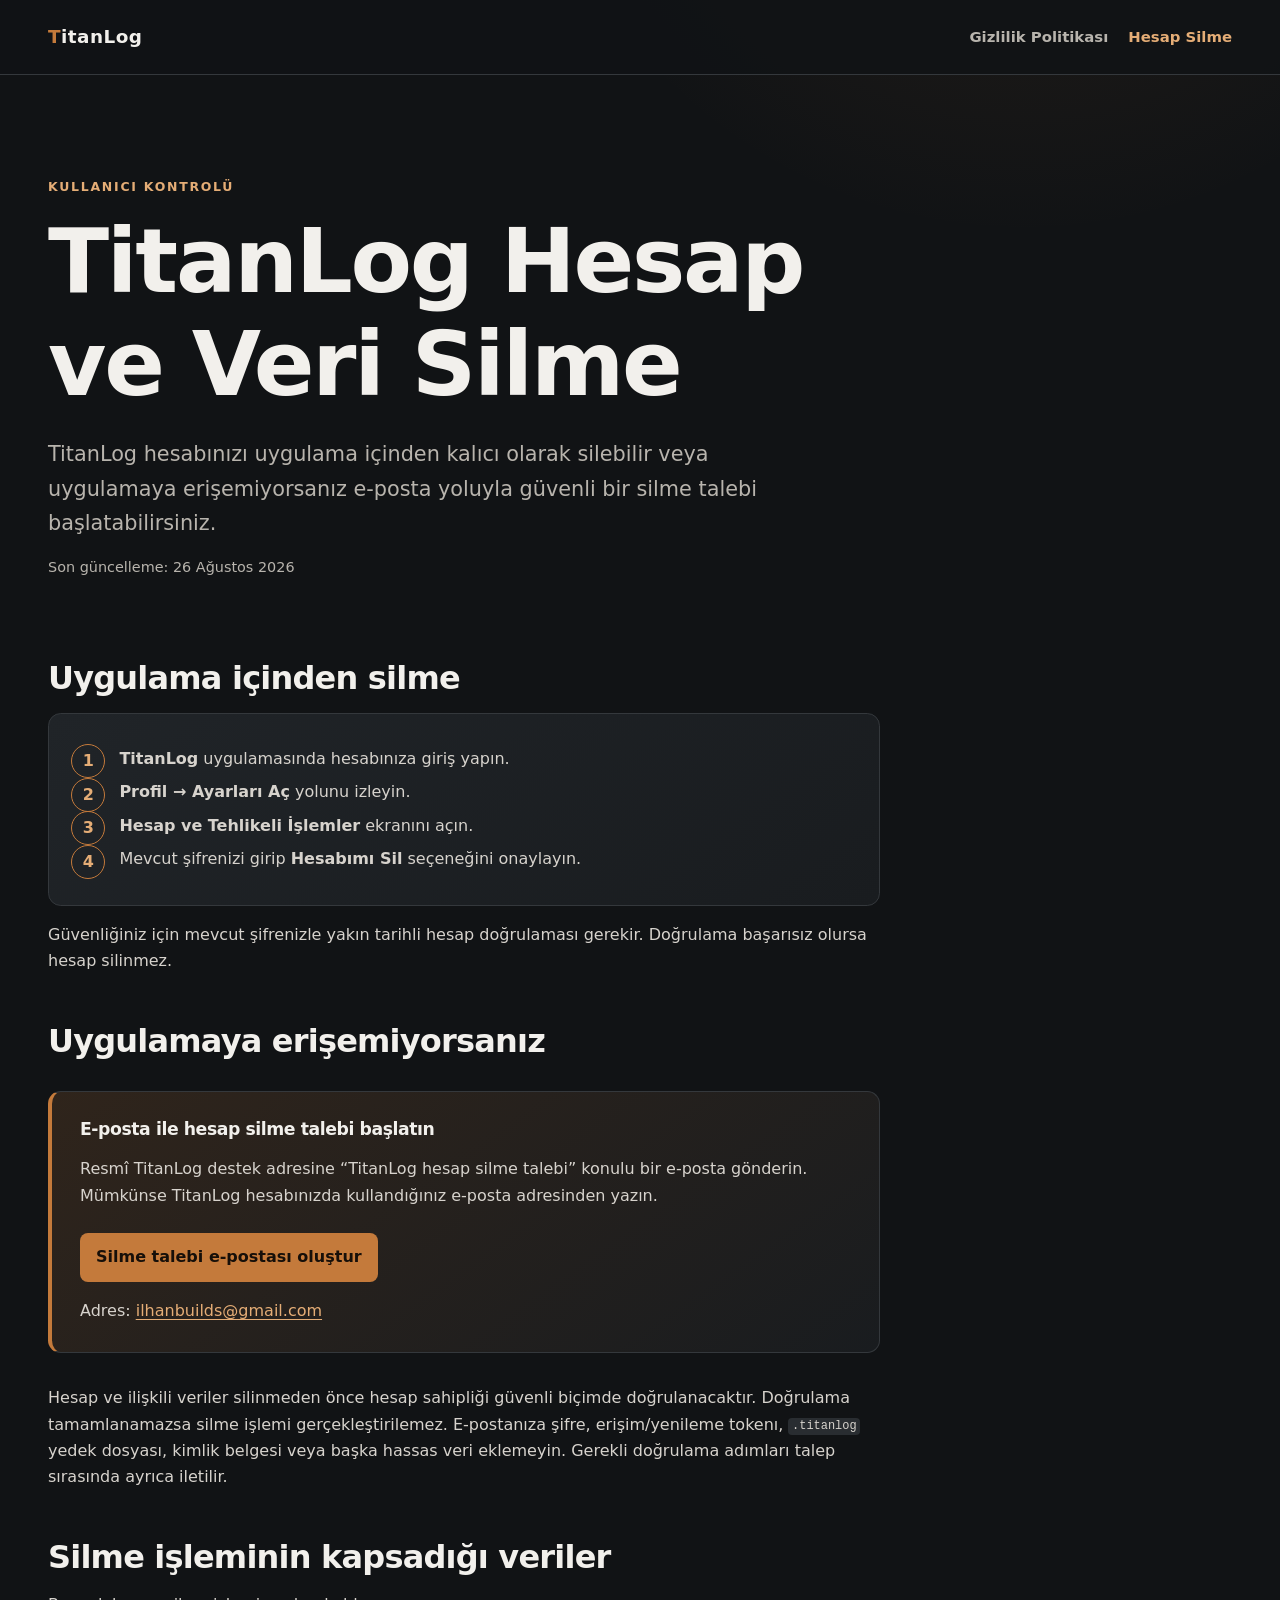
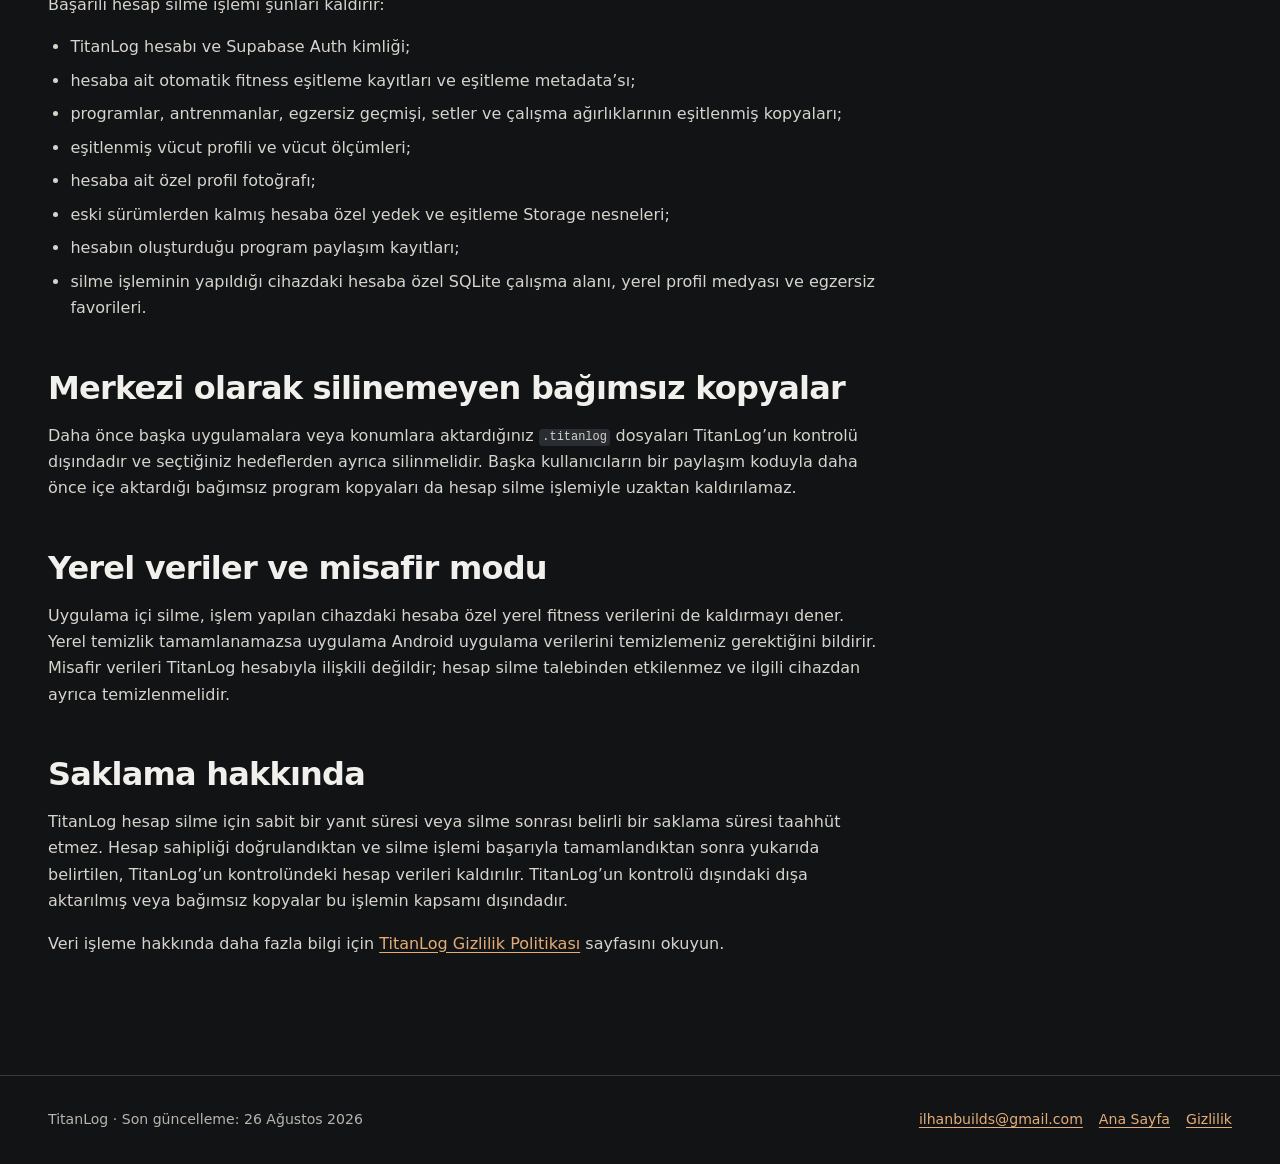
==== account-deletion/index.html @ ce4b29e2 "docs: publish TitanLog legal pages" ====
<!doctype html>
<html lang="tr">
  <head>
    <meta charset="utf-8" />
    <meta name="viewport" content="width=device-width, initial-scale=1" />
    <meta name="color-scheme" content="dark" />
    <meta name="theme-color" content="#111315" />
    <meta
      name="description"
      content="TitanLog hesabını ve ilişkili verileri uygulama içinden veya e-posta talebiyle silme adımları."
    />
    <title>TitanLog Hesap ve Veri Silme</title>
    <link rel="stylesheet" href="../assets/styles.css" />
  </head>
  <body>
    <a class="skip-link" href="#main">İçeriğe geç</a>
    <header class="site-header">
      <div class="header-inner">
        <a class="brand" href="../"><span class="brand-mark">T</span>itanLog</a>
        <nav aria-label="Yasal sayfalar">
          <ul>
            <li><a href="../privacy/">Gizlilik Politikası</a></li>
            <li><a aria-current="page" href="./">Hesap Silme</a></li>
          </ul>
        </nav>
      </div>
    </header>
    <main class="page" id="main">
      <header class="hero">
        <p class="eyebrow">Kullanıcı kontrolü</p>
        <h1>TitanLog Hesap ve Veri Silme</h1>
        <p class="lead">
          TitanLog hesabınızı uygulama içinden kalıcı olarak silebilir veya
          uygulamaya erişemiyorsanız e-posta yoluyla güvenli bir silme talebi
          başlatabilirsiniz.
        </p>
        <p class="meta">Son güncelleme: 26 Ağustos 2026</p>
      </header>

      <article class="prose">
        <h2>Uygulama içinden silme</h2>
        <ol class="steps">
          <li><strong>TitanLog</strong> uygulamasında hesabınıza giriş yapın.</li>
          <li><strong>Profil → Ayarları Aç</strong> yolunu izleyin.</li>
          <li><strong>Hesap ve Tehlikeli İşlemler</strong> ekranını açın.</li>
          <li>Mevcut şifrenizi girip <strong>Hesabımı Sil</strong> seçeneğini onaylayın.</li>
        </ol>
        <p>
          Güvenliğiniz için mevcut şifrenizle yakın tarihli hesap doğrulaması
          gerekir. Doğrulama başarısız olursa hesap silinmez.
        </p>

        <h2>Uygulamaya erişemiyorsanız</h2>
        <div class="callout important">
          <h3>E-posta ile hesap silme talebi başlatın</h3>
          <p>
            Resmî TitanLog destek adresine “TitanLog hesap silme talebi” konulu
            bir e-posta gönderin. Mümkünse TitanLog hesabınızda kullandığınız
            e-posta adresinden yazın.
          </p>
          <p>
            <a
              class="mail-action"
              href="mailto:ilhanbuilds@gmail.com?subject=TitanLog%20hesap%20silme%20talebi"
            >Silme talebi e-postası oluştur</a>
          </p>
          <p>
            Adres: <a href="mailto:ilhanbuilds@gmail.com">ilhanbuilds@gmail.com</a>
          </p>
        </div>
        <p>
          Hesap ve ilişkili veriler silinmeden önce hesap sahipliği güvenli
          biçimde doğrulanacaktır. Doğrulama tamamlanamazsa silme işlemi
          gerçekleştirilemez. E-postanıza şifre, erişim/yenileme tokenı,
          <code>.titanlog</code> yedek dosyası, kimlik belgesi veya başka hassas
          veri eklemeyin. Gerekli doğrulama adımları talep sırasında ayrıca
          iletilir.
        </p>

        <h2>Silme işleminin kapsadığı veriler</h2>
        <p>Başarılı hesap silme işlemi şunları kaldırır:</p>
        <ul>
          <li>TitanLog hesabı ve Supabase Auth kimliği;</li>
          <li>hesaba ait otomatik fitness eşitleme kayıtları ve eşitleme metadata’sı;</li>
          <li>programlar, antrenmanlar, egzersiz geçmişi, setler ve çalışma ağırlıklarının eşitlenmiş kopyaları;</li>
          <li>eşitlenmiş vücut profili ve vücut ölçümleri;</li>
          <li>hesaba ait özel profil fotoğrafı;</li>
          <li>eski sürümlerden kalmış hesaba özel yedek ve eşitleme Storage nesneleri;</li>
          <li>hesabın oluşturduğu program paylaşım kayıtları;</li>
          <li>silme işleminin yapıldığı cihazdaki hesaba özel SQLite çalışma alanı, yerel profil medyası ve egzersiz favorileri.</li>
        </ul>

        <h2>Merkezi olarak silinemeyen bağımsız kopyalar</h2>
        <p>
          Daha önce başka uygulamalara veya konumlara aktardığınız
          <code>.titanlog</code> dosyaları TitanLog’un kontrolü dışındadır ve
          seçtiğiniz hedeflerden ayrıca silinmelidir. Başka kullanıcıların bir
          paylaşım koduyla daha önce içe aktardığı bağımsız program kopyaları da
          hesap silme işlemiyle uzaktan kaldırılamaz.
        </p>

        <h2>Yerel veriler ve misafir modu</h2>
        <p>
          Uygulama içi silme, işlem yapılan cihazdaki hesaba özel yerel fitness
          verilerini de kaldırmayı dener. Yerel temizlik tamamlanamazsa uygulama
          Android uygulama verilerini temizlemeniz gerektiğini bildirir. Misafir
          verileri TitanLog hesabıyla ilişkili değildir; hesap silme talebinden
          etkilenmez ve ilgili cihazdan ayrıca temizlenmelidir.
        </p>

        <h2>Saklama hakkında</h2>
        <p>
          TitanLog hesap silme için sabit bir yanıt süresi veya silme sonrası
          belirli bir saklama süresi taahhüt etmez. Hesap sahipliği doğrulandıktan
          ve silme işlemi başarıyla tamamlandıktan sonra yukarıda belirtilen,
          TitanLog’un kontrolündeki hesap verileri kaldırılır. TitanLog’un kontrolü
          dışındaki dışa aktarılmış veya bağımsız kopyalar bu işlemin kapsamı
          dışındadır.
        </p>

        <p>
          Veri işleme hakkında daha fazla bilgi için
          <a href="../privacy/">TitanLog Gizlilik Politikası</a> sayfasını okuyun.
        </p>
      </article>
    </main>
    <footer class="site-footer">
      <div class="footer-inner">
        <p>TitanLog · Son güncelleme: 26 Ağustos 2026</p>
        <div class="footer-links">
          <a href="mailto:ilhanbuilds@gmail.com">ilhanbuilds@gmail.com</a>
          <a href="../">Ana Sayfa</a>
          <a href="../privacy/">Gizlilik</a>
        </div>
      </div>
    </footer>
  </body>
</html>
---- assets/styles.css ----
:root {
  color-scheme: dark;
  --bg: #111315;
  --surface: #191c1f;
  --surface-raised: #202428;
  --text: #f2f0ec;
  --muted: #b8b4ad;
  --accent: #c47a3b;
  --accent-soft: #e5ad76;
  --line: #34383c;
  --success: #a6c49a;
  --danger: #e1a09a;
  --max: 74rem;
  font-family: Inter, ui-sans-serif, system-ui, -apple-system, BlinkMacSystemFont,
    "Segoe UI", sans-serif;
  font-synthesis: none;
  text-rendering: optimizeLegibility;
}

* {
  box-sizing: border-box;
}

html {
  scroll-behavior: smooth;
}

body {
  min-width: 18rem;
  margin: 0;
  background:
    radial-gradient(circle at 80% -10%, rgb(196 122 59 / 12%), transparent 32rem),
    var(--bg);
  color: var(--text);
  line-height: 1.65;
}

a {
  color: var(--accent-soft);
  text-underline-offset: 0.2em;
}

a:hover {
  color: #f1c59d;
}

a:focus-visible,
summary:focus-visible {
  outline: 0.18rem solid var(--accent-soft);
  outline-offset: 0.25rem;
  border-radius: 0.15rem;
}

.skip-link {
  position: fixed;
  z-index: 10;
  top: 0.75rem;
  left: 0.75rem;
  padding: 0.65rem 0.85rem;
  transform: translateY(-200%);
  border-radius: 0.4rem;
  background: var(--text);
  color: var(--bg);
}

.skip-link:focus {
  transform: translateY(0);
}

.site-header {
  border-bottom: 1px solid var(--line);
  background: rgb(17 19 21 / 88%);
}

.header-inner,
.footer-inner,
.page {
  width: min(100% - 2rem, var(--max));
  margin-inline: auto;
}

.header-inner {
  display: flex;
  align-items: center;
  justify-content: space-between;
  gap: 1.25rem;
  min-height: 4.6rem;
}

.brand {
  color: var(--text);
  font-size: 1.15rem;
  font-weight: 760;
  letter-spacing: 0.025em;
  text-decoration: none;
}

.brand-mark {
  color: var(--accent);
}

nav ul {
  display: flex;
  flex-wrap: wrap;
  gap: 0.5rem 1.25rem;
  margin: 0;
  padding: 0;
  list-style: none;
}

nav a {
  color: var(--muted);
  font-size: 0.93rem;
  font-weight: 620;
  text-decoration: none;
}

nav a[aria-current="page"] {
  color: var(--accent-soft);
}

.page {
  padding-block: clamp(3rem, 8vw, 6.5rem);
}

.hero {
  max-width: 56rem;
  margin-bottom: clamp(2.5rem, 7vw, 5rem);
}

.eyebrow {
  margin: 0 0 0.75rem;
  color: var(--accent-soft);
  font-size: 0.78rem;
  font-weight: 750;
  letter-spacing: 0.14em;
  text-transform: uppercase;
}

h1,
h2,
h3 {
  margin-block: 0;
  line-height: 1.15;
  letter-spacing: -0.025em;
}

h1 {
  max-width: 19ch;
  font-size: clamp(2.45rem, 8vw, 5.6rem);
}

h2 {
  margin-top: 3rem;
  font-size: clamp(1.45rem, 3vw, 2rem);
}

h3 {
  font-size: 1.08rem;
}

.lead {
  max-width: 46rem;
  margin: 1.35rem 0 0;
  color: var(--muted);
  font-size: clamp(1.05rem, 2.2vw, 1.3rem);
}

.meta {
  margin-top: 1rem;
  color: var(--muted);
  font-size: 0.9rem;
}

.grid {
  display: grid;
  grid-template-columns: repeat(2, minmax(0, 1fr));
  gap: 1rem;
}

.card,
.callout,
.steps {
  border: 1px solid var(--line);
  border-radius: 0.8rem;
  background: linear-gradient(145deg, var(--surface-raised), var(--surface));
}

.card {
  display: flex;
  flex-direction: column;
  min-height: 14rem;
  padding: clamp(1.25rem, 4vw, 2rem);
}

.card p {
  flex: 1;
  color: var(--muted);
}

.card-link {
  font-weight: 720;
}

.prose {
  max-width: 52rem;
}

.prose p,
.prose li {
  color: #d7d3cd;
}

.prose ul,
.prose ol {
  padding-left: 1.4rem;
}

.prose li + li {
  margin-top: 0.45rem;
}

.callout {
  margin-block: 2rem;
  padding: clamp(1.2rem, 4vw, 1.75rem);
  border-left: 0.3rem solid var(--accent);
}

.callout p:first-child,
.callout h2:first-child,
.callout h3:first-child {
  margin-top: 0;
}

.callout p:last-child {
  margin-bottom: 0;
}

.callout.important {
  background: linear-gradient(145deg, rgb(196 122 59 / 17%), var(--surface));
}

.mail-action {
  display: inline-flex;
  align-items: center;
  justify-content: center;
  min-height: 3rem;
  margin-top: 0.5rem;
  padding: 0.7rem 1rem;
  border-radius: 0.5rem;
  background: var(--accent);
  color: #160f09;
  font-weight: 780;
  text-decoration: none;
}

.mail-action:hover {
  background: #dc9659;
  color: #160f09;
}

.steps {
  padding: clamp(1.2rem, 4vw, 2rem);
  counter-reset: step;
  list-style: none;
}

.steps li {
  position: relative;
  padding-left: 3rem;
  counter-increment: step;
}

.steps li::before {
  position: absolute;
  top: -0.1rem;
  left: 0;
  display: grid;
  width: 2rem;
  height: 2rem;
  place-items: center;
  border: 1px solid var(--accent);
  border-radius: 50%;
  color: var(--accent-soft);
  content: counter(step);
  font-weight: 750;
}

.site-footer {
  border-top: 1px solid var(--line);
  color: var(--muted);
}

.footer-inner {
  display: flex;
  justify-content: space-between;
  gap: 1rem 2rem;
  padding-block: 2rem;
  font-size: 0.88rem;
}

.footer-inner p {
  margin: 0;
}

.footer-links {
  display: flex;
  flex-wrap: wrap;
  gap: 0.5rem 1rem;
}

code {
  padding: 0.1em 0.3em;
  border-radius: 0.25rem;
  background: #292d31;
  font-size: 0.92em;
}

@media (max-width: 42rem) {
  .header-inner,
  .footer-inner {
    align-items: flex-start;
    flex-direction: column;
  }

  .header-inner {
    padding-block: 1rem;
  }

  .grid {
    grid-template-columns: 1fr;
  }

  .footer-inner {
    padding-block: 1.5rem;
  }
}

@media (prefers-reduced-motion: reduce) {
  html {
    scroll-behavior: auto;
  }
}
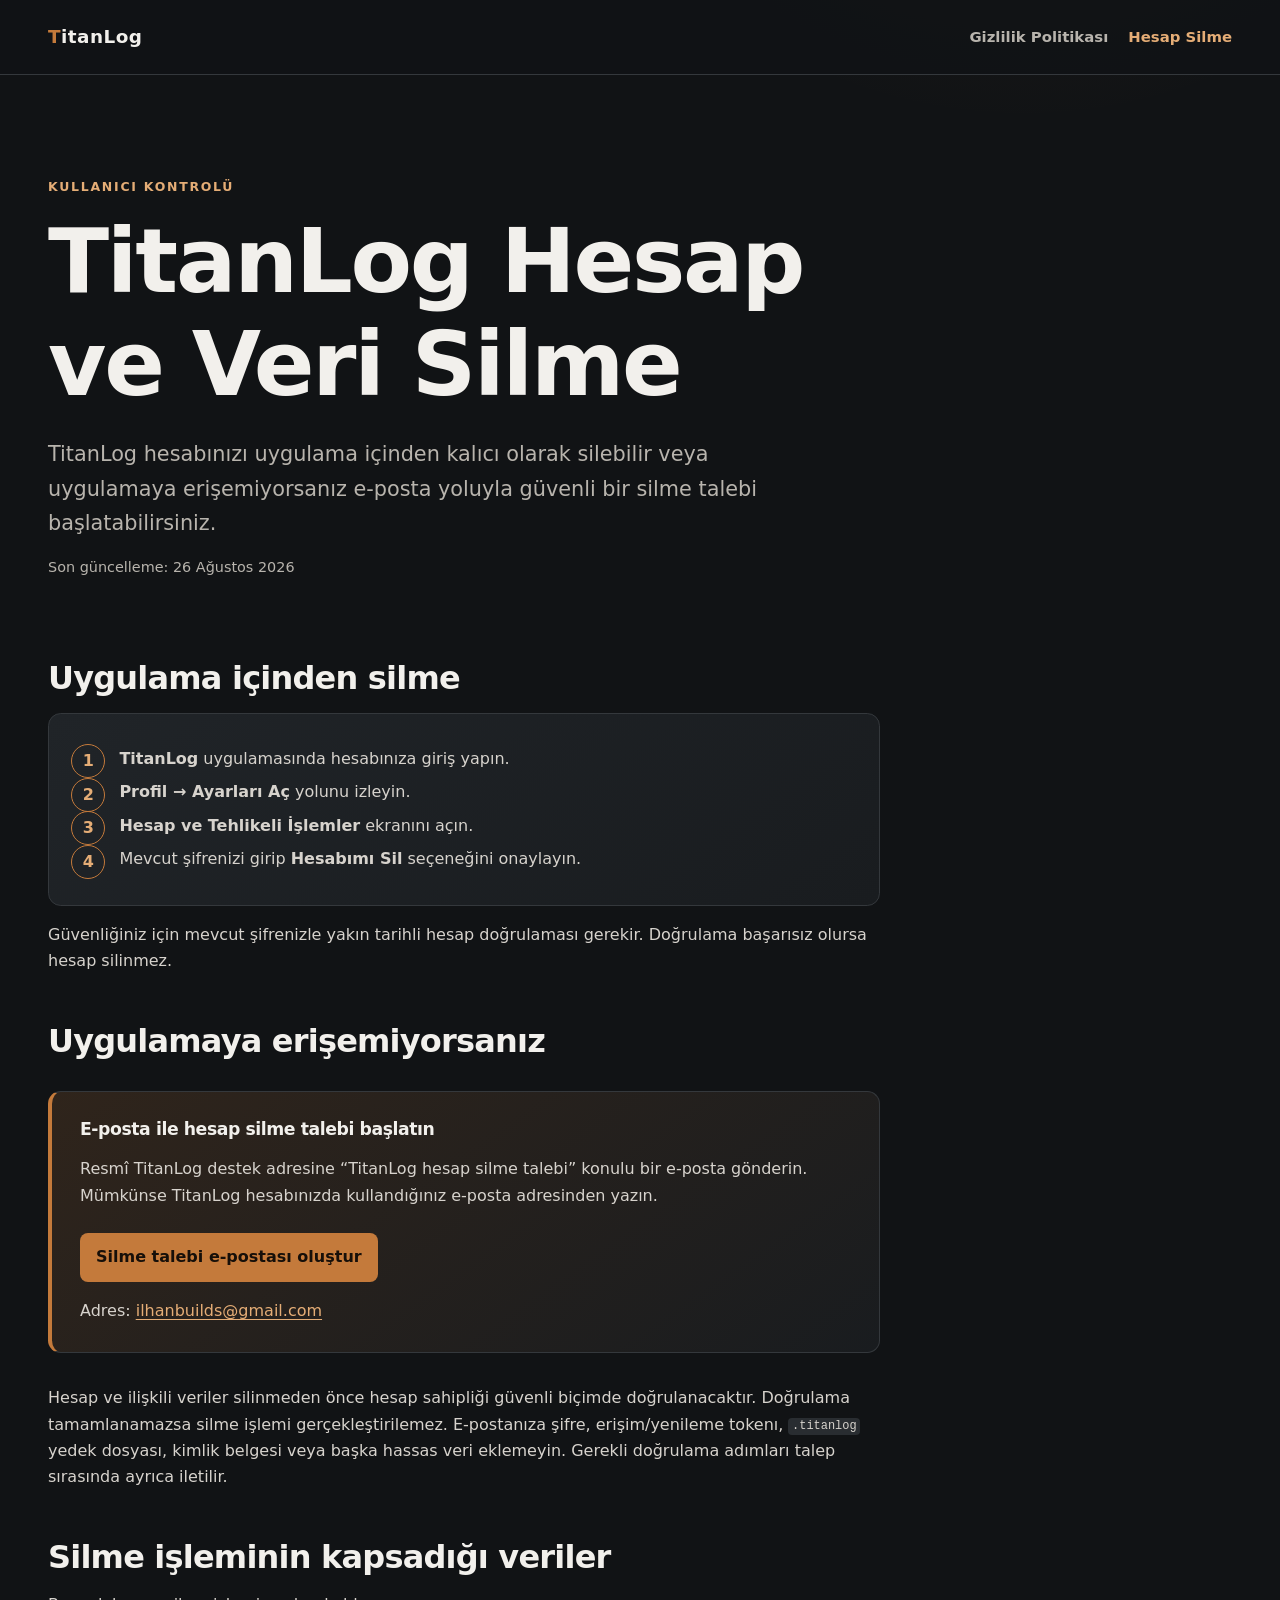
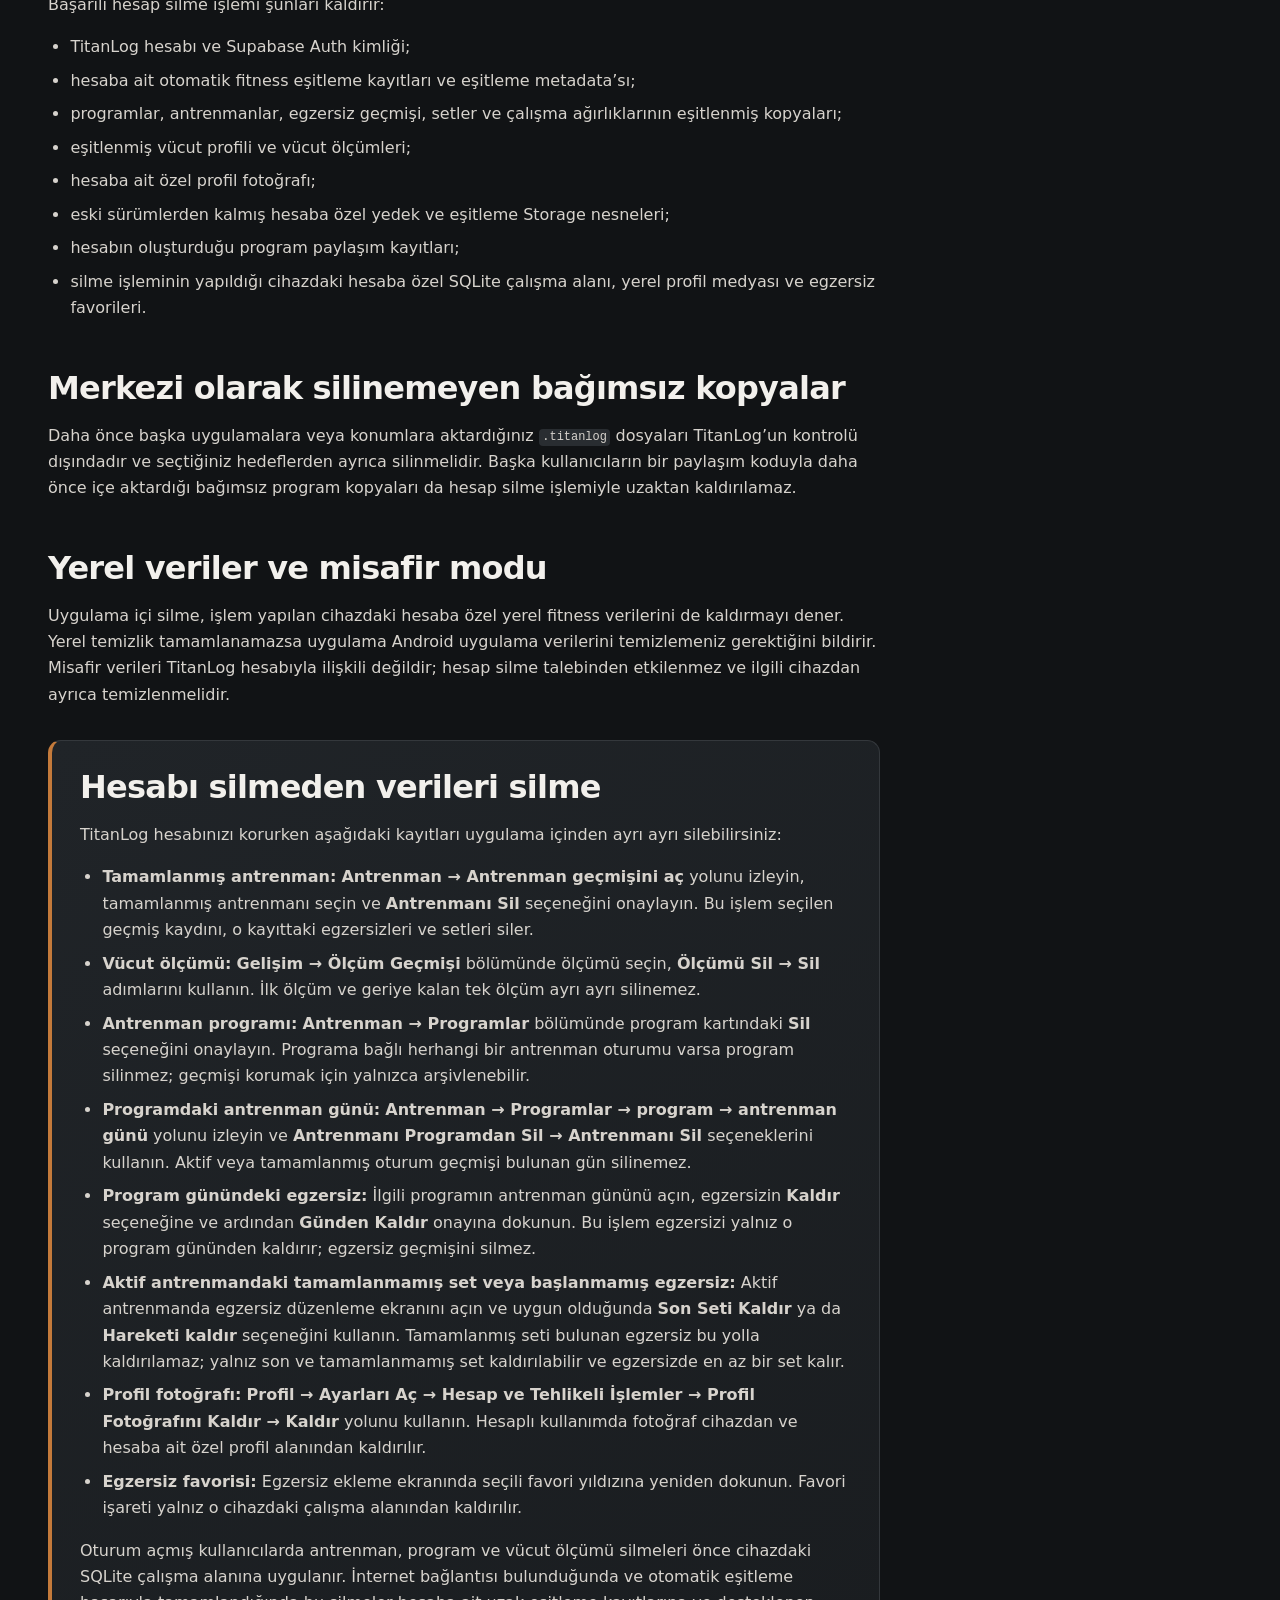
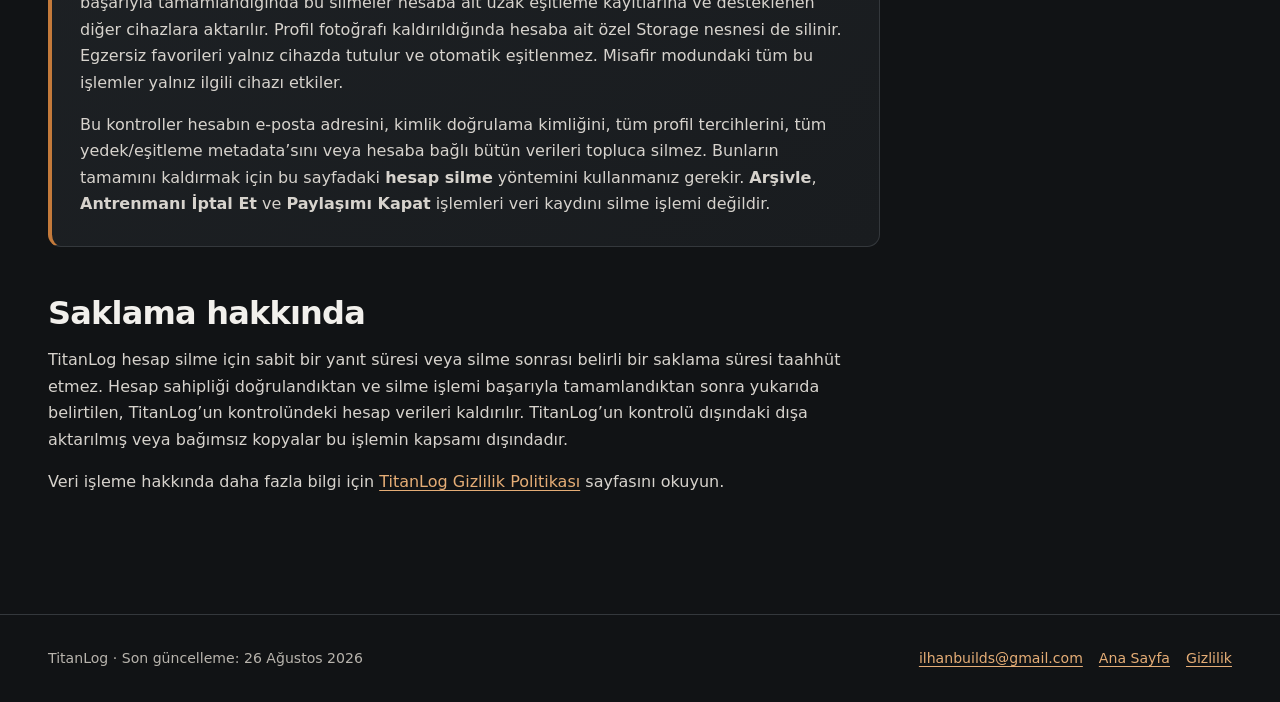
==== commit d32346f1: "docs: document in-app data deletion" ====
--- a/account-deletion/index.html
+++ b/account-deletion/index.html
@@ -5,6 +5,7 @@
     <meta name="viewport" content="width=device-width, initial-scale=1" />
     <meta name="color-scheme" content="dark" />
     <meta name="theme-color" content="#111315" />
+    <link rel="icon" href="data:," />
     <meta
       name="description"
       content="TitanLog hesabını ve ilişkili verileri uygulama içinden veya e-posta talebiyle silme adımları."
@@ -108,6 +109,89 @@
           etkilenmez ve ilgili cihazdan ayrıca temizlenmelidir.
         </p>
 
+        <section class="callout" aria-labelledby="data-deletion-without-account">
+          <h2 id="data-deletion-without-account">Hesabı silmeden verileri silme</h2>
+          <p>
+            TitanLog hesabınızı korurken aşağıdaki kayıtları uygulama içinden
+            ayrı ayrı silebilirsiniz:
+          </p>
+          <ul>
+            <li>
+              <strong>Tamamlanmış antrenman:</strong>
+              <strong>Antrenman → Antrenman geçmişini aç</strong> yolunu izleyin,
+              tamamlanmış antrenmanı seçin ve <strong>Antrenmanı Sil</strong>
+              seçeneğini onaylayın. Bu işlem seçilen geçmiş kaydını, o kayıttaki
+              egzersizleri ve setleri siler.
+            </li>
+            <li>
+              <strong>Vücut ölçümü:</strong>
+              <strong>Gelişim → Ölçüm Geçmişi</strong> bölümünde ölçümü seçin,
+              <strong>Ölçümü Sil → Sil</strong> adımlarını kullanın. İlk ölçüm ve
+              geriye kalan tek ölçüm ayrı ayrı silinemez.
+            </li>
+            <li>
+              <strong>Antrenman programı:</strong>
+              <strong>Antrenman → Programlar</strong> bölümünde program kartındaki
+              <strong>Sil</strong> seçeneğini onaylayın. Programa bağlı herhangi
+              bir antrenman oturumu varsa program silinmez; geçmişi korumak için
+              yalnızca arşivlenebilir.
+            </li>
+            <li>
+              <strong>Programdaki antrenman günü:</strong>
+              <strong>Antrenman → Programlar → program → antrenman günü</strong>
+              yolunu izleyin ve <strong>Antrenmanı Programdan Sil → Antrenmanı
+              Sil</strong> seçeneklerini kullanın. Aktif veya tamamlanmış oturum
+              geçmişi bulunan gün silinemez.
+            </li>
+            <li>
+              <strong>Program günündeki egzersiz:</strong> İlgili programın
+              antrenman gününü açın, egzersizin <strong>Kaldır</strong> seçeneğine
+              ve ardından <strong>Günden Kaldır</strong> onayına dokunun. Bu işlem
+              egzersizi yalnız o program gününden kaldırır; egzersiz geçmişini
+              silmez.
+            </li>
+            <li>
+              <strong>Aktif antrenmandaki tamamlanmamış set veya başlanmamış
+              egzersiz:</strong> Aktif antrenmanda egzersiz düzenleme ekranını açın
+              ve uygun olduğunda <strong>Son Seti Kaldır</strong> ya da
+              <strong>Hareketi kaldır</strong> seçeneğini kullanın. Tamamlanmış seti
+              bulunan egzersiz bu yolla kaldırılamaz; yalnız son ve tamamlanmamış
+              set kaldırılabilir ve egzersizde en az bir set kalır.
+            </li>
+            <li>
+              <strong>Profil fotoğrafı:</strong>
+              <strong>Profil → Ayarları Aç → Hesap ve Tehlikeli İşlemler → Profil
+              Fotoğrafını Kaldır → Kaldır</strong> yolunu kullanın. Hesaplı
+              kullanımda fotoğraf cihazdan ve hesaba ait özel profil alanından
+              kaldırılır.
+            </li>
+            <li>
+              <strong>Egzersiz favorisi:</strong> Egzersiz ekleme ekranında seçili
+              favori yıldızına yeniden dokunun. Favori işareti yalnız o cihazdaki
+              çalışma alanından kaldırılır.
+            </li>
+          </ul>
+          <p>
+            Oturum açmış kullanıcılarda antrenman, program ve vücut ölçümü
+            silmeleri önce cihazdaki SQLite çalışma alanına uygulanır. İnternet
+            bağlantısı bulunduğunda ve otomatik eşitleme başarıyla tamamlandığında
+            bu silmeler hesaba ait uzak eşitleme kayıtlarına ve desteklenen diğer
+            cihazlara aktarılır. Profil fotoğrafı kaldırıldığında hesaba ait özel
+            Storage nesnesi de silinir. Egzersiz favorileri yalnız cihazda tutulur
+            ve otomatik eşitlenmez. Misafir modundaki tüm bu işlemler yalnız ilgili
+            cihazı etkiler.
+          </p>
+          <p>
+            Bu kontroller hesabın e-posta adresini, kimlik doğrulama kimliğini,
+            tüm profil tercihlerini, tüm yedek/eşitleme metadata’sını veya hesaba
+            bağlı bütün verileri topluca silmez. Bunların tamamını kaldırmak için
+            bu sayfadaki <strong>hesap silme</strong> yöntemini kullanmanız gerekir.
+            <strong>Arşivle</strong>, <strong>Antrenmanı İptal Et</strong> ve
+            <strong>Paylaşımı Kapat</strong> işlemleri veri kaydını silme işlemi
+            değildir.
+          </p>
+        </section>
+
         <h2>Saklama hakkında</h2>
         <p>
           TitanLog hesap silme için sabit bir yanıt süresi veya silme sonrası
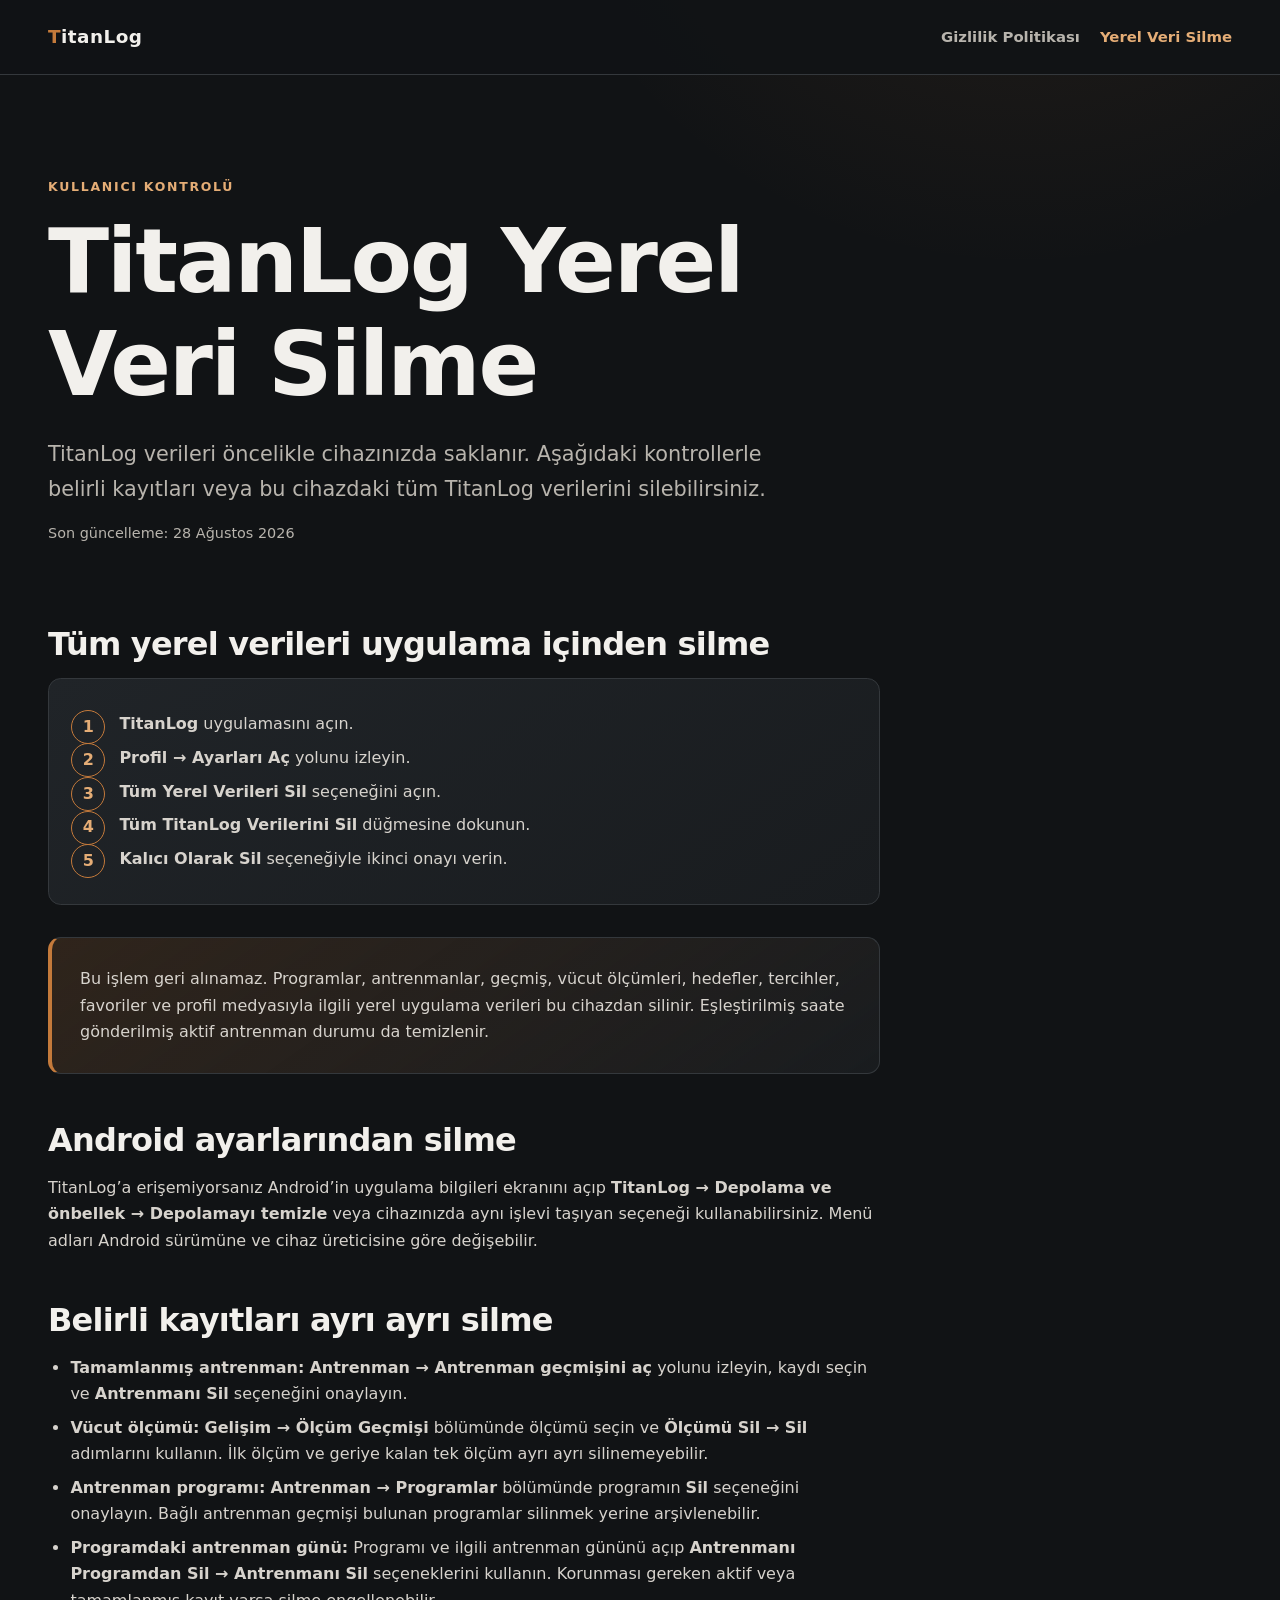
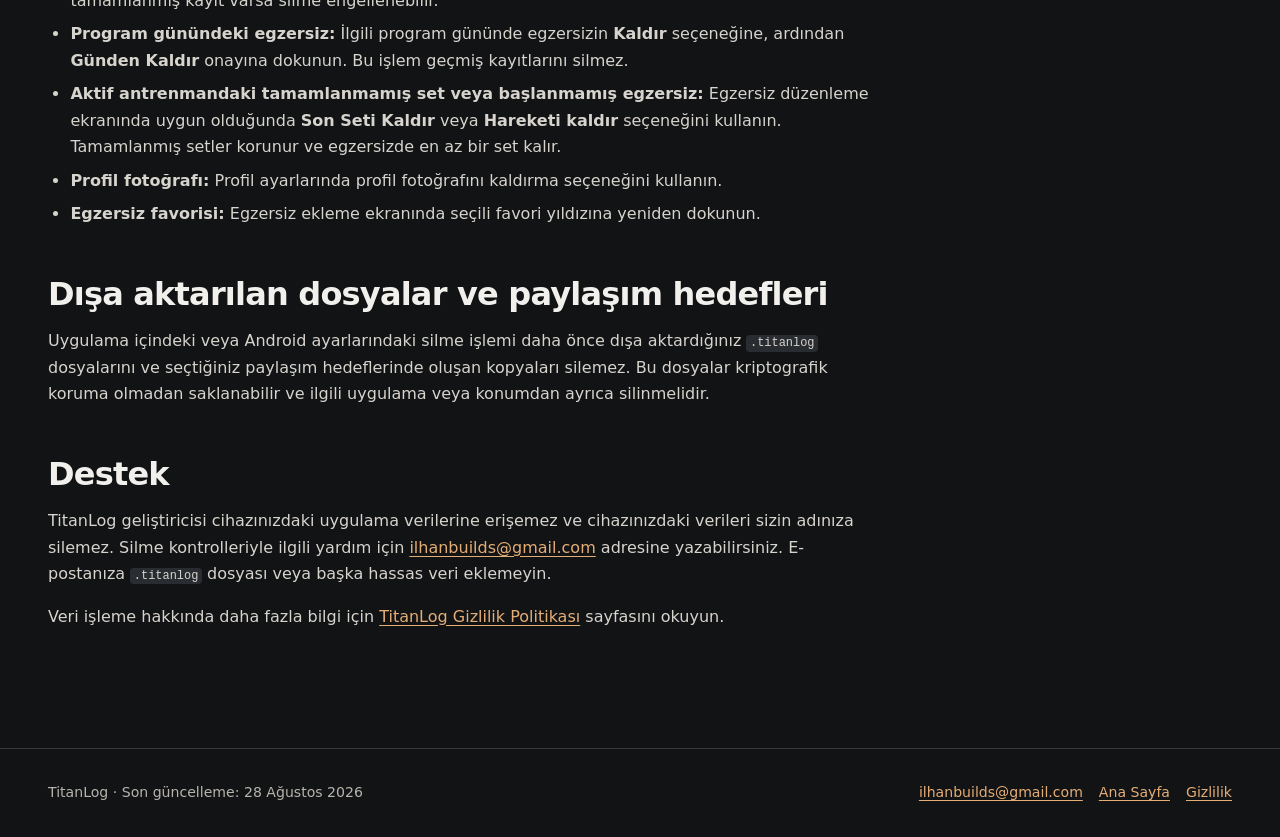
==== commit ad4e8d13: "docs: update legal pages for local-first architecture" ====
--- a/account-deletion/index.html
+++ b/account-deletion/index.html
@@ -8,9 +8,9 @@
     <link rel="icon" href="data:," />
     <meta
       name="description"
-      content="TitanLog hesabını ve ilişkili verileri uygulama içinden veya e-posta talebiyle silme adımları."
+      content="TitanLog yerel verilerini uygulama içinden veya Android uygulama ayarlarından silme adımları."
     />
-    <title>TitanLog Hesap ve Veri Silme</title>
+    <title>TitanLog Yerel Veri Silme</title>
     <link rel="stylesheet" href="../assets/styles.css" />
   </head>
   <body>
@@ -21,7 +21,7 @@
         <nav aria-label="Yasal sayfalar">
           <ul>
             <li><a href="../privacy/">Gizlilik Politikası</a></li>
-            <li><a aria-current="page" href="./">Hesap Silme</a></li>
+            <li><a aria-current="page" href="./">Yerel Veri Silme</a></li>
           </ul>
         </nav>
       </div>
@@ -29,177 +29,105 @@
     <main class="page" id="main">
       <header class="hero">
         <p class="eyebrow">Kullanıcı kontrolü</p>
-        <h1>TitanLog Hesap ve Veri Silme</h1>
+        <h1>TitanLog Yerel Veri Silme</h1>
         <p class="lead">
-          TitanLog hesabınızı uygulama içinden kalıcı olarak silebilir veya
-          uygulamaya erişemiyorsanız e-posta yoluyla güvenli bir silme talebi
-          başlatabilirsiniz.
+          TitanLog verileri öncelikle cihazınızda saklanır. Aşağıdaki kontrollerle
+          belirli kayıtları veya bu cihazdaki tüm TitanLog verilerini silebilirsiniz.
         </p>
-        <p class="meta">Son güncelleme: 26 Ağustos 2026</p>
+        <p class="meta">Son güncelleme: 28 Ağustos 2026</p>
       </header>
 
       <article class="prose">
-        <h2>Uygulama içinden silme</h2>
+        <h2>Tüm yerel verileri uygulama içinden silme</h2>
         <ol class="steps">
-          <li><strong>TitanLog</strong> uygulamasında hesabınıza giriş yapın.</li>
+          <li><strong>TitanLog</strong> uygulamasını açın.</li>
           <li><strong>Profil → Ayarları Aç</strong> yolunu izleyin.</li>
-          <li><strong>Hesap ve Tehlikeli İşlemler</strong> ekranını açın.</li>
-          <li>Mevcut şifrenizi girip <strong>Hesabımı Sil</strong> seçeneğini onaylayın.</li>
+          <li><strong>Tüm Yerel Verileri Sil</strong> seçeneğini açın.</li>
+          <li><strong>Tüm TitanLog Verilerini Sil</strong> düğmesine dokunun.</li>
+          <li><strong>Kalıcı Olarak Sil</strong> seçeneğiyle ikinci onayı verin.</li>
         </ol>
+        <div class="callout important">
+          <p>
+            Bu işlem geri alınamaz. Programlar, antrenmanlar, geçmiş, vücut
+            ölçümleri, hedefler, tercihler, favoriler ve profil medyasıyla ilgili
+            yerel uygulama verileri bu cihazdan silinir. Eşleştirilmiş saate
+            gönderilmiş aktif antrenman durumu da temizlenir.
+          </p>
+        </div>
+
+        <h2>Android ayarlarından silme</h2>
         <p>
-          Güvenliğiniz için mevcut şifrenizle yakın tarihli hesap doğrulaması
-          gerekir. Doğrulama başarısız olursa hesap silinmez.
+          TitanLog’a erişemiyorsanız Android’in uygulama bilgileri ekranını açıp
+          <strong>TitanLog → Depolama ve önbellek → Depolamayı temizle</strong>
+          veya cihazınızda aynı işlevi taşıyan seçeneği kullanabilirsiniz. Menü
+          adları Android sürümüne ve cihaz üreticisine göre değişebilir.
         </p>
 
-        <h2>Uygulamaya erişemiyorsanız</h2>
-        <div class="callout important">
-          <h3>E-posta ile hesap silme talebi başlatın</h3>
-          <p>
-            Resmî TitanLog destek adresine “TitanLog hesap silme talebi” konulu
-            bir e-posta gönderin. Mümkünse TitanLog hesabınızda kullandığınız
-            e-posta adresinden yazın.
-          </p>
-          <p>
-            <a
-              class="mail-action"
-              href="mailto:ilhanbuilds@gmail.com?subject=TitanLog%20hesap%20silme%20talebi"
-            >Silme talebi e-postası oluştur</a>
-          </p>
-          <p>
-            Adres: <a href="mailto:ilhanbuilds@gmail.com">ilhanbuilds@gmail.com</a>
-          </p>
-        </div>
+        <h2>Belirli kayıtları ayrı ayrı silme</h2>
+        <ul>
+          <li>
+            <strong>Tamamlanmış antrenman:</strong>
+            <strong>Antrenman → Antrenman geçmişini aç</strong> yolunu izleyin,
+            kaydı seçin ve <strong>Antrenmanı Sil</strong> seçeneğini onaylayın.
+          </li>
+          <li>
+            <strong>Vücut ölçümü:</strong>
+            <strong>Gelişim → Ölçüm Geçmişi</strong> bölümünde ölçümü seçin ve
+            <strong>Ölçümü Sil → Sil</strong> adımlarını kullanın. İlk ölçüm ve
+            geriye kalan tek ölçüm ayrı ayrı silinemeyebilir.
+          </li>
+          <li>
+            <strong>Antrenman programı:</strong>
+            <strong>Antrenman → Programlar</strong> bölümünde programın
+            <strong>Sil</strong> seçeneğini onaylayın. Bağlı antrenman geçmişi
+            bulunan programlar silinmek yerine arşivlenebilir.
+          </li>
+          <li>
+            <strong>Programdaki antrenman günü:</strong>
+            Programı ve ilgili antrenman gününü açıp
+            <strong>Antrenmanı Programdan Sil → Antrenmanı Sil</strong>
+            seçeneklerini kullanın. Korunması gereken aktif veya tamamlanmış
+            kayıt varsa silme engellenebilir.
+          </li>
+          <li>
+            <strong>Program günündeki egzersiz:</strong>
+            İlgili program gününde egzersizin <strong>Kaldır</strong> seçeneğine,
+            ardından <strong>Günden Kaldır</strong> onayına dokunun. Bu işlem
+            geçmiş kayıtlarını silmez.
+          </li>
+          <li>
+            <strong>Aktif antrenmandaki tamamlanmamış set veya başlanmamış egzersiz:</strong>
+            Egzersiz düzenleme ekranında uygun olduğunda
+            <strong>Son Seti Kaldır</strong> veya <strong>Hareketi kaldır</strong>
+            seçeneğini kullanın. Tamamlanmış setler korunur ve egzersizde en az
+            bir set kalır.
+          </li>
+          <li>
+            <strong>Profil fotoğrafı:</strong>
+            Profil ayarlarında profil fotoğrafını kaldırma seçeneğini kullanın.
+          </li>
+          <li>
+            <strong>Egzersiz favorisi:</strong>
+            Egzersiz ekleme ekranında seçili favori yıldızına yeniden dokunun.
+          </li>
+        </ul>
+
+        <h2>Dışa aktarılan dosyalar ve paylaşım hedefleri</h2>
         <p>
-          Hesap ve ilişkili veriler silinmeden önce hesap sahipliği güvenli
-          biçimde doğrulanacaktır. Doğrulama tamamlanamazsa silme işlemi
-          gerçekleştirilemez. E-postanıza şifre, erişim/yenileme tokenı,
-          <code>.titanlog</code> yedek dosyası, kimlik belgesi veya başka hassas
-          veri eklemeyin. Gerekli doğrulama adımları talep sırasında ayrıca
-          iletilir.
+          Uygulama içindeki veya Android ayarlarındaki silme işlemi daha önce
+          dışa aktardığınız <code>.titanlog</code> dosyalarını ve seçtiğiniz
+          paylaşım hedeflerinde oluşan kopyaları silemez. Bu dosyalar
+          kriptografik koruma olmadan saklanabilir ve ilgili uygulama veya
+          konumdan ayrıca silinmelidir.
         </p>
 
-        <h2>Silme işleminin kapsadığı veriler</h2>
-        <p>Başarılı hesap silme işlemi şunları kaldırır:</p>
-        <ul>
-          <li>TitanLog hesabı ve Supabase Auth kimliği;</li>
-          <li>hesaba ait otomatik fitness eşitleme kayıtları ve eşitleme metadata’sı;</li>
-          <li>programlar, antrenmanlar, egzersiz geçmişi, setler ve çalışma ağırlıklarının eşitlenmiş kopyaları;</li>
-          <li>eşitlenmiş vücut profili ve vücut ölçümleri;</li>
-          <li>hesaba ait özel profil fotoğrafı;</li>
-          <li>eski sürümlerden kalmış hesaba özel yedek ve eşitleme Storage nesneleri;</li>
-          <li>hesabın oluşturduğu program paylaşım kayıtları;</li>
-          <li>silme işleminin yapıldığı cihazdaki hesaba özel SQLite çalışma alanı, yerel profil medyası ve egzersiz favorileri.</li>
-        </ul>
-
-        <h2>Merkezi olarak silinemeyen bağımsız kopyalar</h2>
+        <h2>Destek</h2>
         <p>
-          Daha önce başka uygulamalara veya konumlara aktardığınız
-          <code>.titanlog</code> dosyaları TitanLog’un kontrolü dışındadır ve
-          seçtiğiniz hedeflerden ayrıca silinmelidir. Başka kullanıcıların bir
-          paylaşım koduyla daha önce içe aktardığı bağımsız program kopyaları da
-          hesap silme işlemiyle uzaktan kaldırılamaz.
-        </p>
-
-        <h2>Yerel veriler ve misafir modu</h2>
-        <p>
-          Uygulama içi silme, işlem yapılan cihazdaki hesaba özel yerel fitness
-          verilerini de kaldırmayı dener. Yerel temizlik tamamlanamazsa uygulama
-          Android uygulama verilerini temizlemeniz gerektiğini bildirir. Misafir
-          verileri TitanLog hesabıyla ilişkili değildir; hesap silme talebinden
-          etkilenmez ve ilgili cihazdan ayrıca temizlenmelidir.
-        </p>
-
-        <section class="callout" aria-labelledby="data-deletion-without-account">
-          <h2 id="data-deletion-without-account">Hesabı silmeden verileri silme</h2>
-          <p>
-            TitanLog hesabınızı korurken aşağıdaki kayıtları uygulama içinden
-            ayrı ayrı silebilirsiniz:
-          </p>
-          <ul>
-            <li>
-              <strong>Tamamlanmış antrenman:</strong>
-              <strong>Antrenman → Antrenman geçmişini aç</strong> yolunu izleyin,
-              tamamlanmış antrenmanı seçin ve <strong>Antrenmanı Sil</strong>
-              seçeneğini onaylayın. Bu işlem seçilen geçmiş kaydını, o kayıttaki
-              egzersizleri ve setleri siler.
-            </li>
-            <li>
-              <strong>Vücut ölçümü:</strong>
-              <strong>Gelişim → Ölçüm Geçmişi</strong> bölümünde ölçümü seçin,
-              <strong>Ölçümü Sil → Sil</strong> adımlarını kullanın. İlk ölçüm ve
-              geriye kalan tek ölçüm ayrı ayrı silinemez.
-            </li>
-            <li>
-              <strong>Antrenman programı:</strong>
-              <strong>Antrenman → Programlar</strong> bölümünde program kartındaki
-              <strong>Sil</strong> seçeneğini onaylayın. Programa bağlı herhangi
-              bir antrenman oturumu varsa program silinmez; geçmişi korumak için
-              yalnızca arşivlenebilir.
-            </li>
-            <li>
-              <strong>Programdaki antrenman günü:</strong>
-              <strong>Antrenman → Programlar → program → antrenman günü</strong>
-              yolunu izleyin ve <strong>Antrenmanı Programdan Sil → Antrenmanı
-              Sil</strong> seçeneklerini kullanın. Aktif veya tamamlanmış oturum
-              geçmişi bulunan gün silinemez.
-            </li>
-            <li>
-              <strong>Program günündeki egzersiz:</strong> İlgili programın
-              antrenman gününü açın, egzersizin <strong>Kaldır</strong> seçeneğine
-              ve ardından <strong>Günden Kaldır</strong> onayına dokunun. Bu işlem
-              egzersizi yalnız o program gününden kaldırır; egzersiz geçmişini
-              silmez.
-            </li>
-            <li>
-              <strong>Aktif antrenmandaki tamamlanmamış set veya başlanmamış
-              egzersiz:</strong> Aktif antrenmanda egzersiz düzenleme ekranını açın
-              ve uygun olduğunda <strong>Son Seti Kaldır</strong> ya da
-              <strong>Hareketi kaldır</strong> seçeneğini kullanın. Tamamlanmış seti
-              bulunan egzersiz bu yolla kaldırılamaz; yalnız son ve tamamlanmamış
-              set kaldırılabilir ve egzersizde en az bir set kalır.
-            </li>
-            <li>
-              <strong>Profil fotoğrafı:</strong>
-              <strong>Profil → Ayarları Aç → Hesap ve Tehlikeli İşlemler → Profil
-              Fotoğrafını Kaldır → Kaldır</strong> yolunu kullanın. Hesaplı
-              kullanımda fotoğraf cihazdan ve hesaba ait özel profil alanından
-              kaldırılır.
-            </li>
-            <li>
-              <strong>Egzersiz favorisi:</strong> Egzersiz ekleme ekranında seçili
-              favori yıldızına yeniden dokunun. Favori işareti yalnız o cihazdaki
-              çalışma alanından kaldırılır.
-            </li>
-          </ul>
-          <p>
-            Oturum açmış kullanıcılarda antrenman, program ve vücut ölçümü
-            silmeleri önce cihazdaki SQLite çalışma alanına uygulanır. İnternet
-            bağlantısı bulunduğunda ve otomatik eşitleme başarıyla tamamlandığında
-            bu silmeler hesaba ait uzak eşitleme kayıtlarına ve desteklenen diğer
-            cihazlara aktarılır. Profil fotoğrafı kaldırıldığında hesaba ait özel
-            Storage nesnesi de silinir. Egzersiz favorileri yalnız cihazda tutulur
-            ve otomatik eşitlenmez. Misafir modundaki tüm bu işlemler yalnız ilgili
-            cihazı etkiler.
-          </p>
-          <p>
-            Bu kontroller hesabın e-posta adresini, kimlik doğrulama kimliğini,
-            tüm profil tercihlerini, tüm yedek/eşitleme metadata’sını veya hesaba
-            bağlı bütün verileri topluca silmez. Bunların tamamını kaldırmak için
-            bu sayfadaki <strong>hesap silme</strong> yöntemini kullanmanız gerekir.
-            <strong>Arşivle</strong>, <strong>Antrenmanı İptal Et</strong> ve
-            <strong>Paylaşımı Kapat</strong> işlemleri veri kaydını silme işlemi
-            değildir.
-          </p>
-        </section>
-
-        <h2>Saklama hakkında</h2>
-        <p>
-          TitanLog hesap silme için sabit bir yanıt süresi veya silme sonrası
-          belirli bir saklama süresi taahhüt etmez. Hesap sahipliği doğrulandıktan
-          ve silme işlemi başarıyla tamamlandıktan sonra yukarıda belirtilen,
-          TitanLog’un kontrolündeki hesap verileri kaldırılır. TitanLog’un kontrolü
-          dışındaki dışa aktarılmış veya bağımsız kopyalar bu işlemin kapsamı
-          dışındadır.
+          TitanLog geliştiricisi cihazınızdaki uygulama verilerine erişemez ve
+          cihazınızdaki verileri sizin adınıza silemez. Silme kontrolleriyle ilgili
+          yardım için <a href="mailto:ilhanbuilds@gmail.com">ilhanbuilds@gmail.com</a>
+          adresine yazabilirsiniz. E-postanıza <code>.titanlog</code> dosyası veya
+          başka hassas veri eklemeyin.
         </p>
 
         <p>
@@ -210,7 +138,7 @@
     </main>
     <footer class="site-footer">
       <div class="footer-inner">
-        <p>TitanLog · Son güncelleme: 26 Ağustos 2026</p>
+        <p>TitanLog · Son güncelleme: 28 Ağustos 2026</p>
         <div class="footer-links">
           <a href="mailto:ilhanbuilds@gmail.com">ilhanbuilds@gmail.com</a>
           <a href="../">Ana Sayfa</a>
